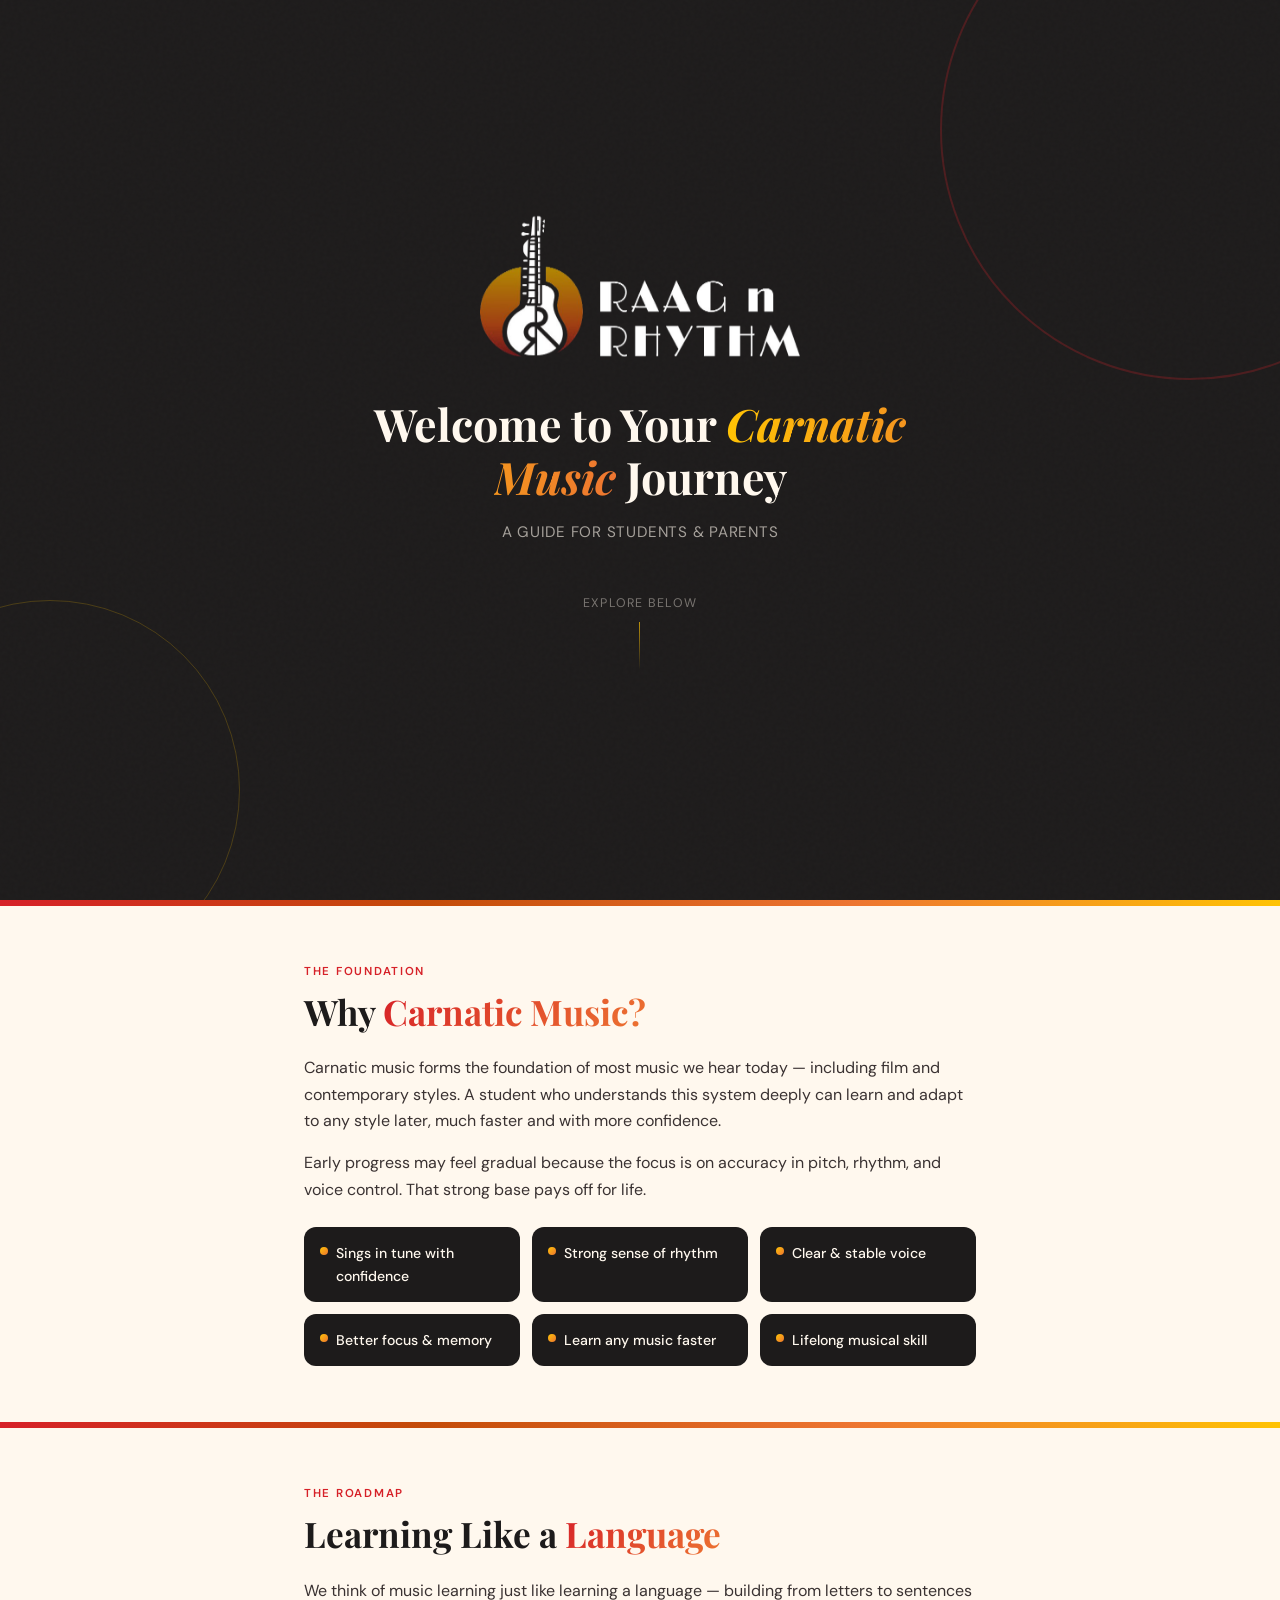
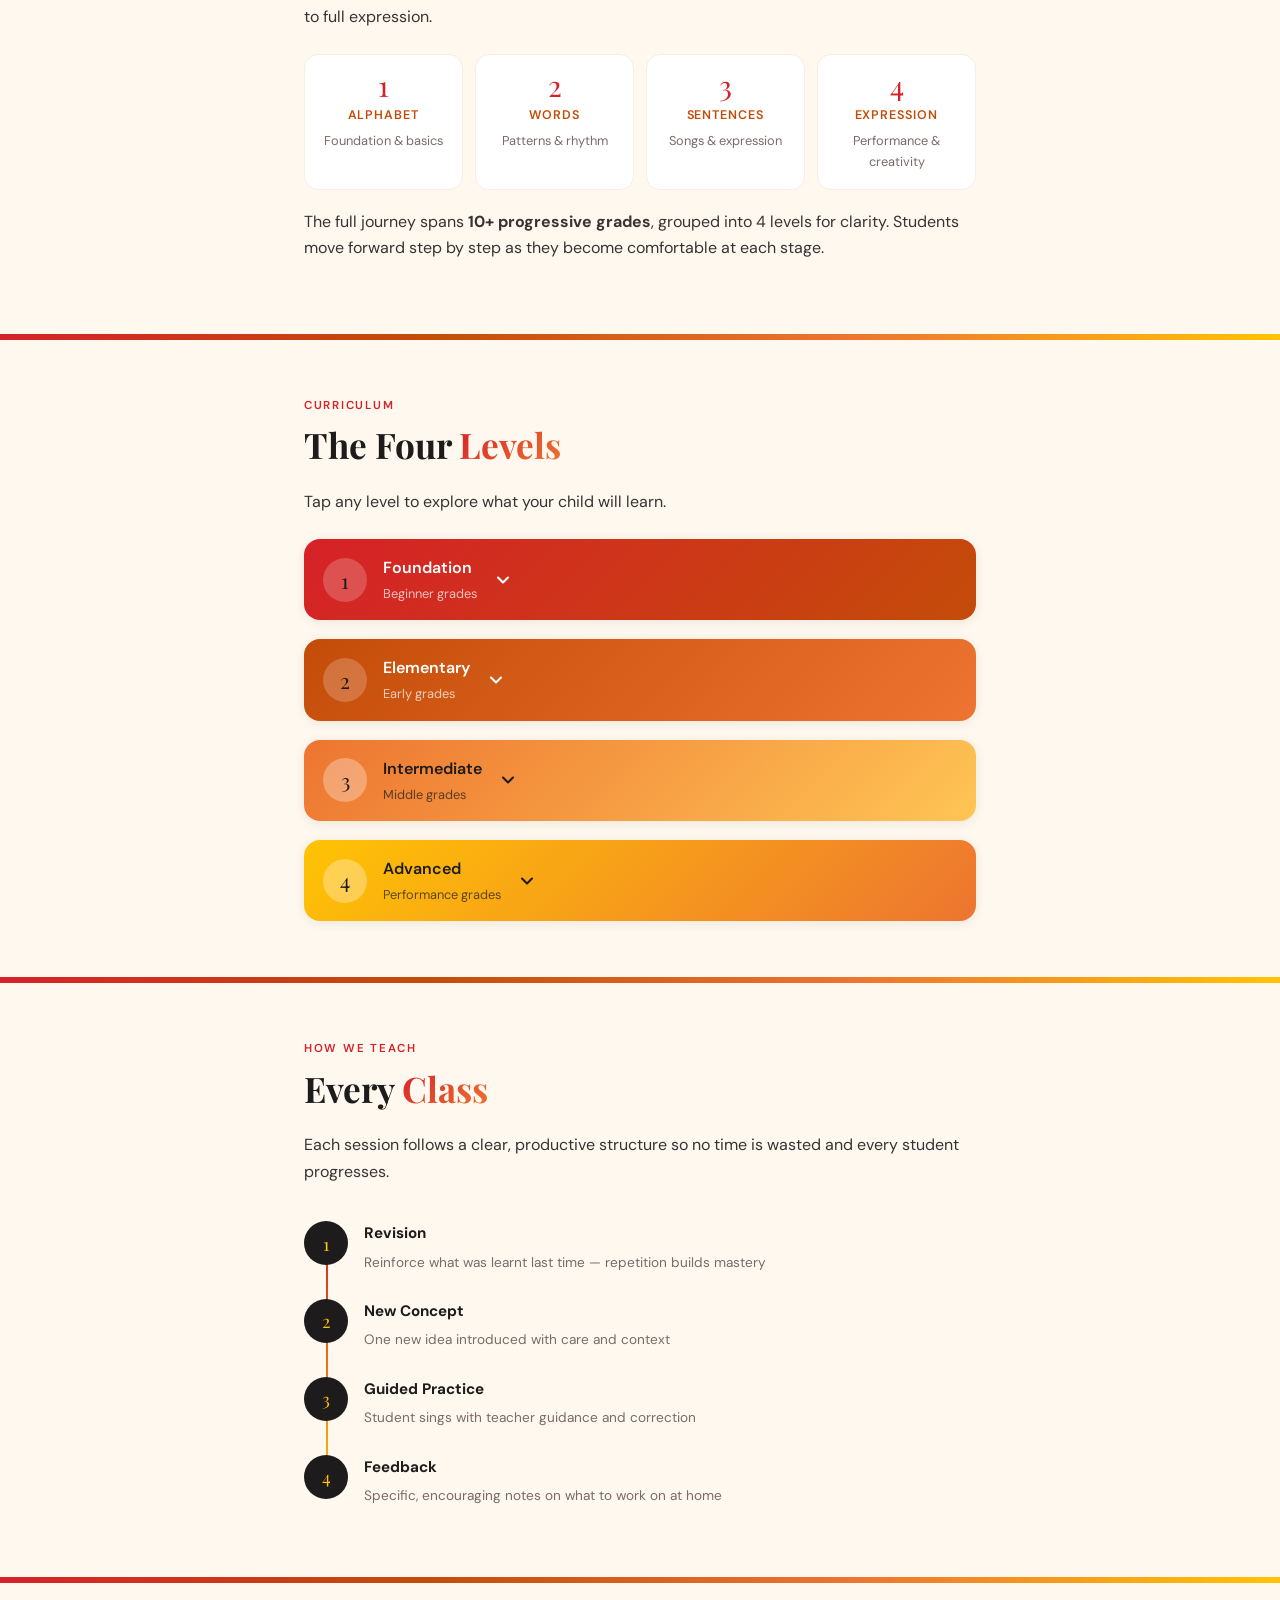
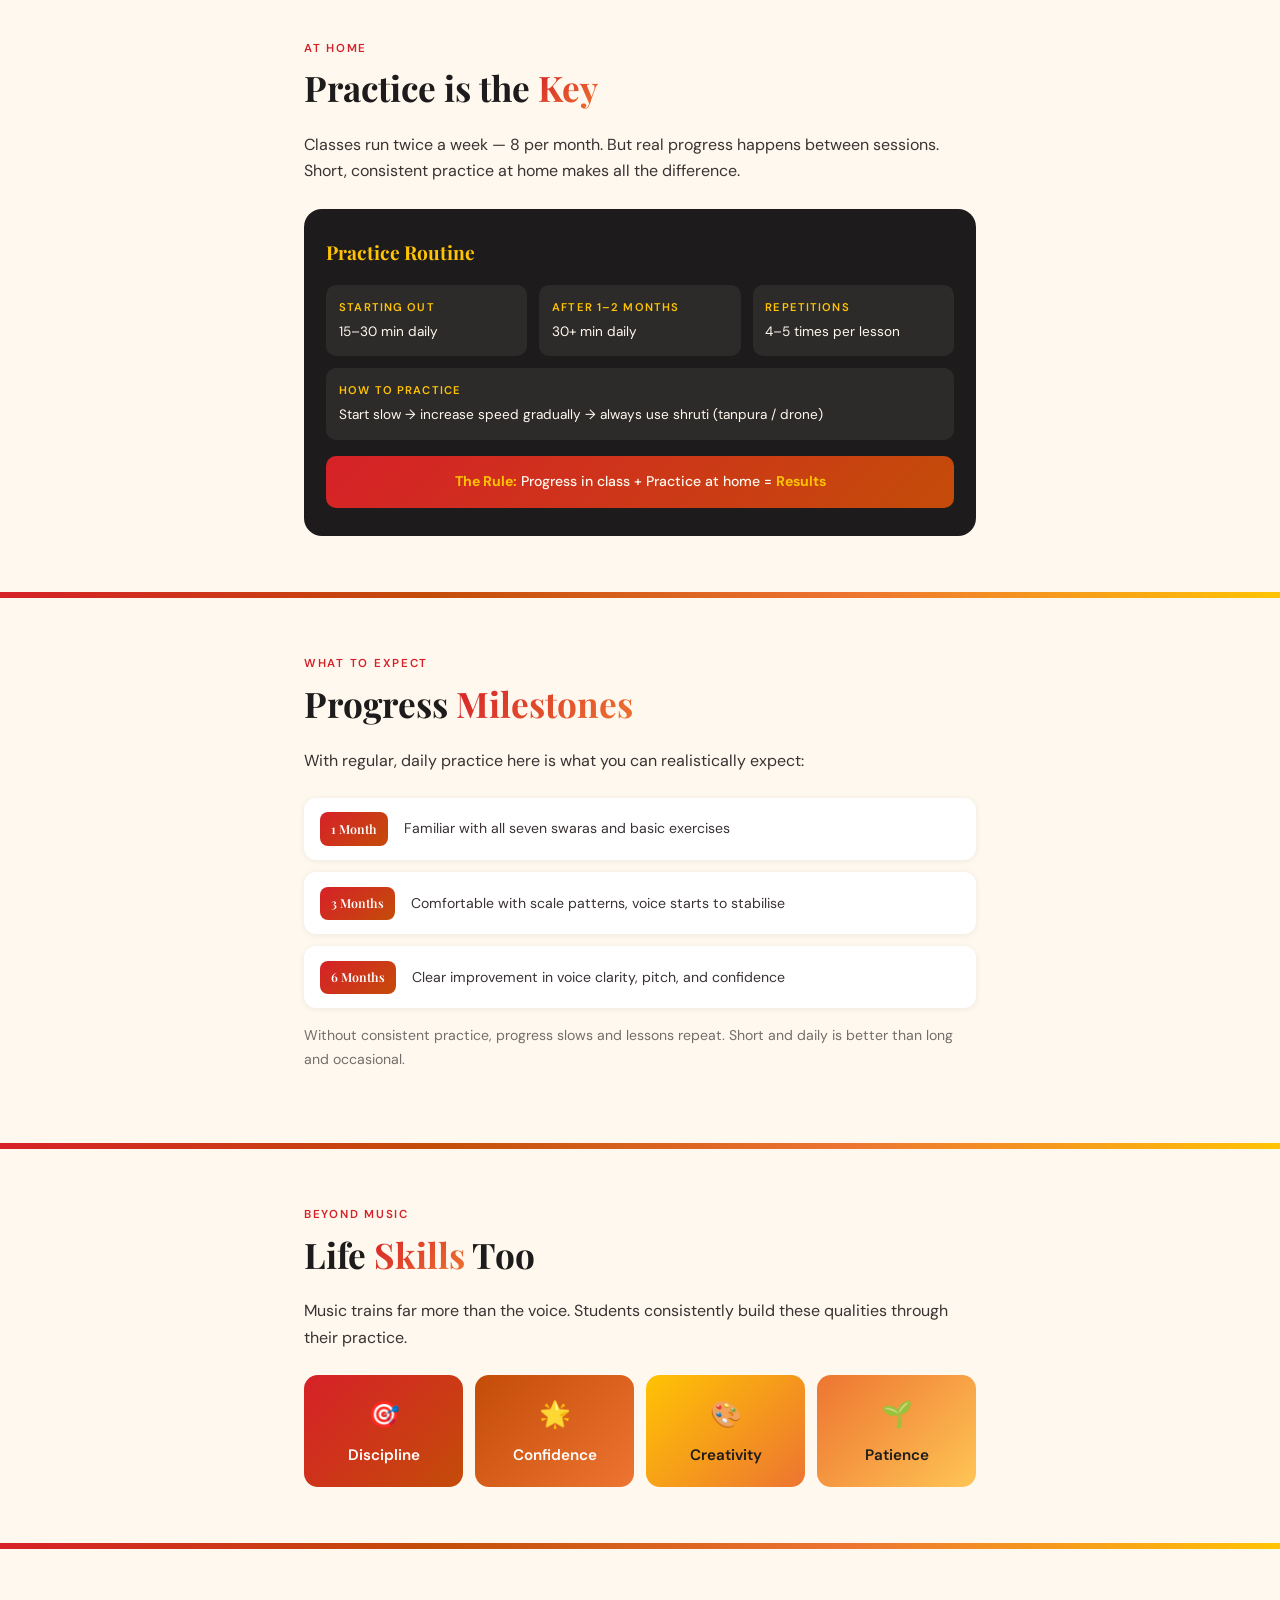
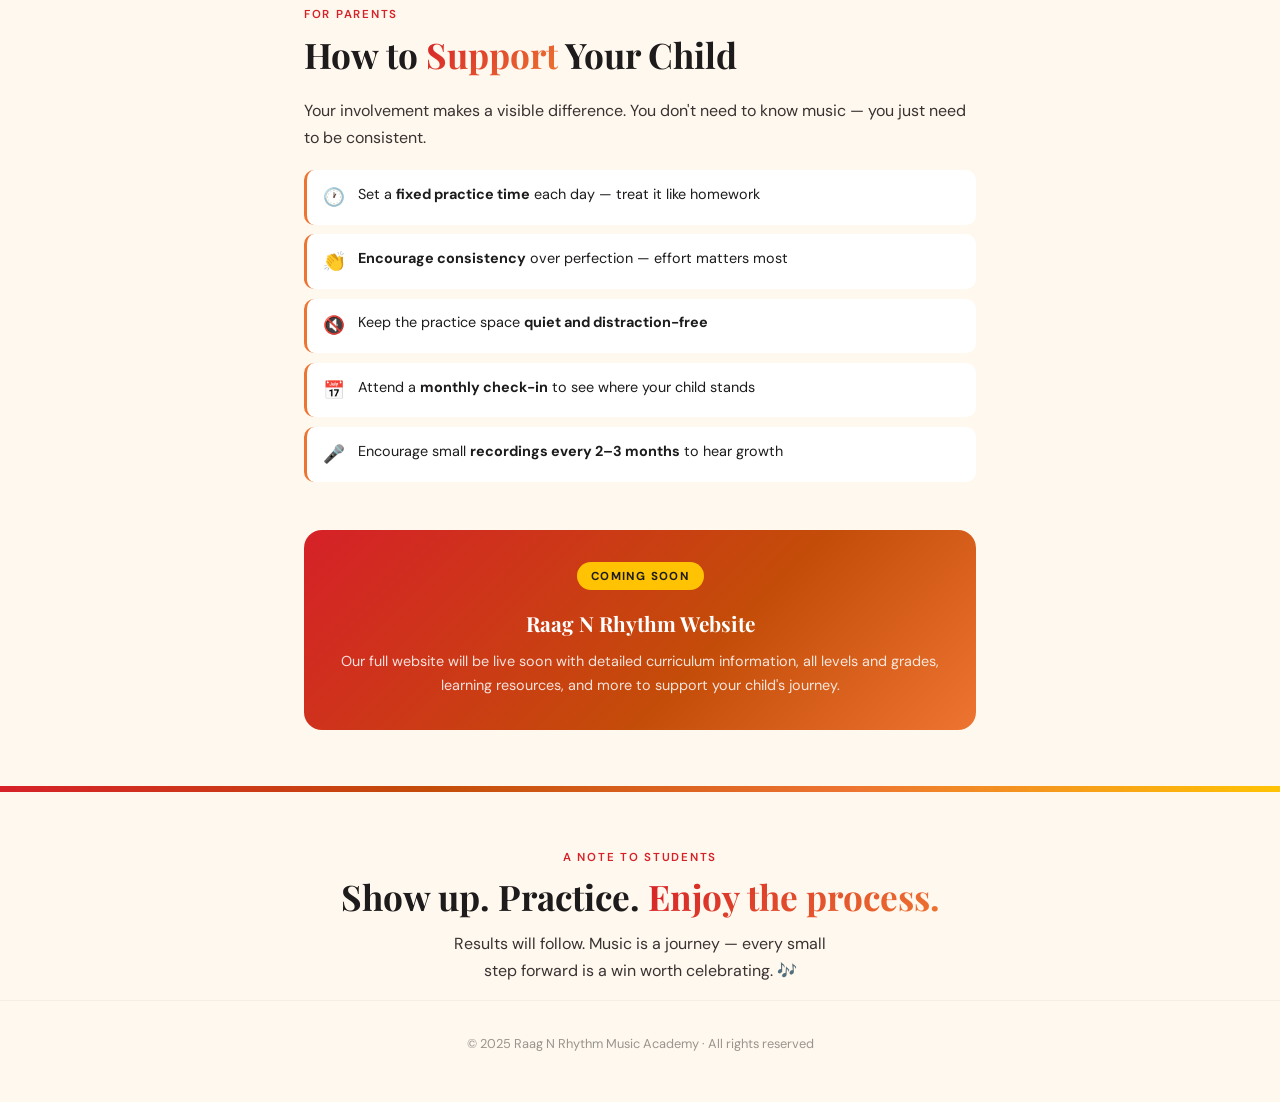
==== resource/index.html @ c7a9524a "Move resources to /resource/index.html for /resource URL" ====
<!DOCTYPE html>
<html lang="en">
<head>
<meta charset="UTF-8" />
<meta name="viewport" content="width=device-width, initial-scale=1.0" />
<title>Raag N Rhythm — Student & Parent Guide</title>
<link rel="preconnect" href="https://fonts.googleapis.com">
<link href="https://fonts.googleapis.com/css2?family=Playfair+Display:ital,wght@0,400;0,700;1,400&family=DM+Sans:wght@300;400;500;600&display=swap" rel="stylesheet">
<style>
  :root {
    --crimson:   #D62128;
    --deep-org:  #C44C09;
    --orange:    #ED7531;
    --gold:      #FFC304;
    --gold-lt:   #FFC555;
    --ink:       #1D1B1B;
    --cream:     #FFF8EE;
    --warm-grey: #F5EEE6;
  }

  *, *::before, *::after { box-sizing: border-box; margin: 0; padding: 0; }

  html { scroll-behavior: smooth; }

  body {
    font-family: 'DM Sans', sans-serif;
    background: var(--cream);
    color: var(--ink);
    font-size: 16px;
    line-height: 1.65;
    overflow-x: hidden;
  }

  /* ── HERO ── */
  .hero {
    background: var(--ink);
    min-height: 100svh;
    display: flex;
    flex-direction: column;
    align-items: center;
    justify-content: center;
    padding: 3rem 1.5rem 4rem;
    position: relative;
    overflow: hidden;
    text-align: center;
  }

  /* decorative mandala rings */
  .hero::before, .hero::after {
    content: '';
    position: absolute;
    border-radius: 50%;
    border: 1px solid rgba(255,195,4,.18);
    pointer-events: none;
  }
  .hero::before {
    width: 500px; height: 500px;
    top: -120px; right: -160px;
    border-width: 2px;
    border-color: rgba(214,33,40,.25);
  }
  .hero::after {
    width: 380px; height: 380px;
    bottom: -80px; left: -140px;
    border-color: rgba(255,195,4,.2);
  }

  /* subtle grain overlay */
  .hero-grain {
    position: absolute; inset: 0;
    background-image: url("data:image/svg+xml,%3Csvg viewBox='0 0 256 256' xmlns='http://www.w3.org/2000/svg'%3E%3Cfilter id='noise'%3E%3CfeTurbulence type='fractalNoise' baseFrequency='0.9' numOctaves='4' stitchTiles='stitch'/%3E%3C/filter%3E%3Crect width='100%25' height='100%25' filter='url(%23noise)' opacity='0.04'/%3E%3C/svg%3E");
    pointer-events: none;
    opacity: .5;
  }

  .logo-wrap {
    position: relative; z-index: 2;
    width: min(320px, 82vw);
    margin-bottom: 2.5rem;
    animation: fadeDown .9s ease both;
  }
  .logo-wrap svg { width: 100%; height: auto; }

  .hero-tagline {
    position: relative; z-index: 2;
    font-family: 'Playfair Display', serif;
    font-size: clamp(1.6rem, 6vw, 2.8rem);
    color: var(--cream);
    line-height: 1.2;
    max-width: 20ch;
    animation: fadeUp .9s .2s ease both;
  }
  .hero-tagline em {
    font-style: italic;
    background: linear-gradient(90deg, var(--gold), var(--orange));
    -webkit-background-clip: text;
    -webkit-text-fill-color: transparent;
    background-clip: text;
  }

  .hero-sub {
    position: relative; z-index: 2;
    margin-top: 1rem;
    color: rgba(255,248,238,.6);
    font-size: .95rem;
    letter-spacing: .05em;
    text-transform: uppercase;
    animation: fadeUp .9s .35s ease both;
  }

  .scroll-cue {
    position: relative; z-index: 2;
    margin-top: 3rem;
    display: flex; flex-direction: column; align-items: center; gap: .5rem;
    color: rgba(255,248,238,.4);
    font-size: .78rem;
    letter-spacing: .1em;
    text-transform: uppercase;
    animation: fadeUp .9s .5s ease both;
  }
  .scroll-cue span {
    width: 1px; height: 48px;
    background: linear-gradient(to bottom, rgba(255,195,4,.7), transparent);
    display: block;
    animation: lineGrow 1.6s 1s ease-in-out infinite alternate;
  }

  /* ── DIVIDER BAND ── */
  .band {
    height: 6px;
    background: linear-gradient(90deg, var(--crimson), var(--deep-org), var(--orange), var(--gold));
  }

  /* ── SECTIONS ── */
  .section {
    padding: 3.5rem 1.5rem;
    max-width: 720px;
    margin: 0 auto;
  }

  .section-label {
    font-size: .72rem;
    letter-spacing: .15em;
    text-transform: uppercase;
    color: var(--crimson);
    font-weight: 600;
    margin-bottom: .6rem;
  }

  .section-title {
    font-family: 'Playfair Display', serif;
    font-size: clamp(1.6rem, 5vw, 2.2rem);
    line-height: 1.2;
    margin-bottom: 1.4rem;
    color: var(--ink);
  }

  .section-title span {
    background: linear-gradient(135deg, var(--crimson), var(--orange));
    -webkit-background-clip: text;
    -webkit-text-fill-color: transparent;
    background-clip: text;
  }

  .prose {
    font-size: 1rem;
    color: #3a3232;
    margin-bottom: 1rem;
  }

  /* ── WHY CARNATIC — benefit pills ── */
  .benefit-grid {
    display: grid;
    grid-template-columns: 1fr 1fr;
    gap: .75rem;
    margin-top: 1.5rem;
  }

  .benefit-pill {
    background: var(--ink);
    color: var(--cream);
    border-radius: 12px;
    padding: .9rem 1rem;
    font-size: .88rem;
    font-weight: 500;
    display: flex; align-items: flex-start; gap: .5rem;
    transition: transform .2s;
  }
  .benefit-pill:hover { transform: translateY(-2px); }
  .benefit-pill .pip {
    width: 8px; height: 8px; border-radius: 50%; flex-shrink: 0; margin-top: 5px;
    background: linear-gradient(135deg, var(--gold), var(--orange));
  }

  /* ── LANGUAGE ANALOGY ── */
  .analogy-row {
    display: flex;
    gap: .75rem;
    flex-wrap: wrap;
    margin-top: 1.5rem;
  }
  .analogy-card {
    flex: 1; min-width: 120px;
    border: 1.5px solid var(--warm-grey);
    border-radius: 14px;
    padding: 1rem .9rem;
    text-align: center;
    background: #fff;
  }
  .analogy-card .num {
    font-family: 'Playfair Display', serif;
    font-size: 1.8rem;
    color: var(--crimson);
    line-height: 1;
  }
  .analogy-card .word {
    font-size: .78rem;
    color: var(--deep-org);
    font-weight: 600;
    letter-spacing: .08em;
    text-transform: uppercase;
    margin-top: .3rem;
  }
  .analogy-card .desc {
    font-size: .8rem;
    color: #7a6a6a;
    margin-top: .3rem;
  }

  /* ── LEVEL CARDS ── */
  .levels-stack {
    display: flex; flex-direction: column; gap: 1rem;
    margin-top: 1.5rem;
  }

  .level-card {
    border-radius: 16px;
    overflow: hidden;
    box-shadow: 0 2px 12px rgba(29,27,27,.08);
  }

  .level-header {
    display: flex; align-items: center; gap: 1rem;
    padding: 1rem 1.2rem;
    cursor: pointer;
    user-select: none;
  }

  .level-badge {
    width: 44px; height: 44px; border-radius: 50%;
    display: flex; align-items: center; justify-content: center;
    font-family: 'Playfair Display', serif;
    font-size: 1.3rem;
    color: var(--ink);
    flex-shrink: 0;
  }

  .level-title {
    flex: 1;
    font-weight: 600;
    font-size: 1rem;
  }
  .level-sub { font-size: .8rem; opacity: .7; margin-top: .1rem; }

  .chevron {
    width: 20px; height: 20px; color: currentColor;
    transition: transform .3s;
    flex-shrink: 0;
  }
  .level-card.open .chevron { transform: rotate(180deg); }

  .level-body {
    max-height: 0; overflow: hidden;
    transition: max-height .4s ease;
    background: #fff;
  }
  .level-card.open .level-body { max-height: 600px; }

  .level-body-inner {
    padding: 1rem 1.2rem 1.4rem;
    border-top: 1px solid rgba(0,0,0,.06);
  }

  .tag-cloud { display: flex; flex-wrap: wrap; gap: .4rem; margin-bottom: .9rem; }
  .tag {
    font-size: .78rem; font-weight: 500;
    padding: .3rem .75rem;
    border-radius: 99px;
    background: var(--warm-grey);
    color: var(--ink);
  }

  .outcomes-title { font-size: .75rem; letter-spacing: .1em; text-transform: uppercase; color: var(--crimson); font-weight: 600; margin-bottom: .4rem; }
  .outcomes-list { list-style: none; }
  .outcomes-list li { font-size: .88rem; color: #3a3232; padding: .2rem 0 .2rem 1.2rem; position: relative; }
  .outcomes-list li::before { content: '✓'; position: absolute; left: 0; color: var(--deep-org); font-weight: 700; }

  /* level colors */
  .lv1 .level-header { background: linear-gradient(135deg, #D62128, #C44C09); color: #fff; }
  .lv1 .level-badge { background: rgba(255,255,255,.2); }
  .lv2 .level-header { background: linear-gradient(135deg, #C44C09, #ED7531); color: #fff; }
  .lv2 .level-badge { background: rgba(255,255,255,.2); }
  .lv3 .level-header { background: linear-gradient(135deg, #ED7531, #FFC555); color: var(--ink); }
  .lv3 .level-badge { background: rgba(255,255,255,.3); }
  .lv4 .level-header { background: linear-gradient(135deg, #FFC304, #ED7531); color: var(--ink); }
  .lv4 .level-badge { background: rgba(255,255,255,.3); }

  /* ── CLASS STRUCTURE ── */
  .class-steps {
    display: flex; flex-direction: column; gap: 0;
    margin-top: 1.5rem;
    position: relative;
  }
  .class-steps::before {
    content: ''; position: absolute;
    left: 22px; top: 24px; bottom: 24px;
    width: 2px;
    background: linear-gradient(to bottom, var(--crimson), var(--gold));
  }

  .class-step {
    display: flex; gap: 1rem; align-items: flex-start;
    padding: .75rem 0;
  }
  .step-num {
    width: 44px; height: 44px; border-radius: 50%;
    flex-shrink: 0;
    background: var(--ink);
    color: var(--gold);
    font-family: 'Playfair Display', serif;
    font-size: 1.1rem;
    display: flex; align-items: center; justify-content: center;
    position: relative; z-index: 1;
  }
  .step-text strong { display: block; font-size: .95rem; margin-bottom: .15rem; }
  .step-text span { font-size: .85rem; color: #7a6a6a; }

  /* ── PRACTICE BLOCK ── */
  .practice-card {
    background: var(--ink);
    border-radius: 18px;
    color: var(--cream);
    padding: 1.8rem 1.4rem;
    margin-top: 1.5rem;
  }
  .practice-card h3 {
    font-family: 'Playfair Display', serif;
    font-size: 1.2rem;
    color: var(--gold);
    margin-bottom: 1rem;
  }
  .practice-rule {
    background: linear-gradient(135deg, var(--crimson), var(--deep-org));
    border-radius: 10px;
    padding: .9rem 1rem;
    font-size: .88rem;
    margin-top: 1rem;
    text-align: center;
    font-weight: 500;
  }
  .practice-rule strong { color: var(--gold); }

  .practice-grid {
    display: grid; grid-template-columns: 1fr 1fr; gap: .75rem;
    margin-bottom: .75rem;
  }
  .prac-item {
    background: rgba(255,248,238,.07);
    border-radius: 10px;
    padding: .8rem;
    font-size: .85rem;
  }
  .prac-item .pi-label { font-size: .7rem; letter-spacing: .1em; text-transform: uppercase; color: var(--gold); font-weight: 600; margin-bottom: .3rem; }

  /* ── TIMELINE ── */
  .timeline {
    display: flex; flex-direction: column; gap: .75rem;
    margin-top: 1.5rem;
  }
  .tl-row {
    display: flex; gap: 1rem; align-items: center;
    background: #fff;
    border-radius: 12px;
    padding: .9rem 1rem;
    box-shadow: 0 1px 6px rgba(29,27,27,.07);
  }
  .tl-badge {
    background: linear-gradient(135deg, var(--crimson), var(--deep-org));
    color: #fff;
    border-radius: 8px;
    padding: .4rem .7rem;
    font-size: .78rem;
    font-weight: 600;
    white-space: nowrap;
    flex-shrink: 0;
    font-family: 'Playfair Display', serif;
  }
  .tl-text { font-size: .88rem; color: #3a3232; }

  /* ── LIFE SKILLS ── */
  .skills-grid {
    display: grid; grid-template-columns: 1fr 1fr; gap: .75rem;
    margin-top: 1.5rem;
  }
  .skill-tile {
    border-radius: 14px;
    padding: 1.2rem 1rem;
    text-align: center;
    font-weight: 600;
    font-size: .95rem;
  }
  .sk1 { background: linear-gradient(135deg, #D62128, #C44C09); color: #fff; }
  .sk2 { background: linear-gradient(135deg, #C44C09, #ED7531); color: #fff; }
  .sk3 { background: linear-gradient(135deg, #FFC304, #ED7531); color: var(--ink); }
  .sk4 { background: linear-gradient(135deg, #ED7531, #FFC555); color: var(--ink); }
  .skill-icon { font-size: 1.6rem; margin-bottom: .4rem; display: block; }

  /* ── PARENTS SECTION ── */
  .tips-list {
    display: flex; flex-direction: column; gap: .6rem;
    margin-top: 1.2rem;
  }
  .tip-row {
    display: flex; align-items: flex-start; gap: .8rem;
    background: #fff;
    border-radius: 10px;
    padding: .8rem 1rem;
    font-size: .9rem;
    border-left: 3px solid var(--orange);
  }
  .tip-row .tip-icon { font-size: 1.1rem; flex-shrink: 0; }

  /* ── COMING SOON ── */
  .coming-card {
    background: linear-gradient(135deg, var(--crimson) 0%, var(--deep-org) 60%, var(--orange) 100%);
    border-radius: 18px;
    padding: 2rem 1.4rem;
    text-align: center;
    color: #fff;
    margin-top: 3rem;
  }
  .coming-card h3 { font-family: 'Playfair Display', serif; font-size: 1.3rem; margin-bottom: .6rem; }
  .coming-card p { font-size: .9rem; opacity: .85; }
  .coming-badge {
    display: inline-block;
    background: var(--gold);
    color: var(--ink);
    font-size: .72rem; font-weight: 700; letter-spacing: .12em; text-transform: uppercase;
    border-radius: 99px;
    padding: .3rem .9rem;
    margin-bottom: 1rem;
  }

  /* ── FOOTER ── */
  footer {
    text-align: center;
    padding: 2rem 1.5rem 3rem;
    font-size: .8rem;
    color: rgba(29,27,27,.45);
    border-top: 1px solid var(--warm-grey);
  }

  /* ── ANIMATIONS ── */
  @keyframes fadeDown { from { opacity:0; transform:translateY(-20px); } to { opacity:1; transform:translateY(0); } }
  @keyframes fadeUp   { from { opacity:0; transform:translateY(20px);  } to { opacity:1; transform:translateY(0); } }
  @keyframes lineGrow { from { transform:scaleY(.6); } to { transform:scaleY(1.1); } }

  /* fade-in-on-scroll polyfill with JS below */
  .reveal { opacity: 0; transform: translateY(24px); transition: opacity .6s ease, transform .6s ease; }
  .reveal.visible { opacity: 1; transform: translateY(0); }

  /* ── DESKTOP TWEAKS ── */
  @media (min-width: 640px) {
    .benefit-grid { grid-template-columns: 1fr 1fr 1fr; }
    .levels-stack { gap: 1.2rem; }
    .practice-grid { grid-template-columns: repeat(3, 1fr); }
    .skills-grid { grid-template-columns: repeat(4, 1fr); }
  }
</style>
</head>
<body>

<!-- ═══ HERO ═══ -->
<section class="hero">
  <div class="hero-grain"></div>

  <div class="logo-wrap">
    <img src="[data-uri]" alt="Raag N Rhythm Logo" style="width:100%;height:auto;display:block;" />
  </div>

  <h1 class="hero-tagline">Welcome to Your <em>Carnatic Music</em> Journey</h1>
  <p class="hero-sub">A guide for students &amp; parents</p>

  <div class="scroll-cue">
    <p>Explore below</p>
    <span></span>
  </div>
</section>

<div class="band"></div>

<!-- ═══ WHY CARNATIC ═══ -->
<section class="section reveal">
  <p class="section-label">The Foundation</p>
  <h2 class="section-title">Why <span>Carnatic Music?</span></h2>
  <p class="prose">Carnatic music forms the foundation of most music we hear today — including film and contemporary styles. A student who understands this system deeply can learn and adapt to any style later, much faster and with more confidence.</p>
  <p class="prose">Early progress may feel gradual because the focus is on accuracy in pitch, rhythm, and voice control. That strong base pays off for life.</p>
  <div class="benefit-grid">
    <div class="benefit-pill"><span class="pip"></span>Sings in tune with confidence</div>
    <div class="benefit-pill"><span class="pip"></span>Strong sense of rhythm</div>
    <div class="benefit-pill"><span class="pip"></span>Clear &amp; stable voice</div>
    <div class="benefit-pill"><span class="pip"></span>Better focus &amp; memory</div>
    <div class="benefit-pill"><span class="pip"></span>Learn any music faster</div>
    <div class="benefit-pill"><span class="pip"></span>Lifelong musical skill</div>
  </div>
</section>

<div class="band"></div>

<!-- ═══ JOURNEY STRUCTURE ═══ -->
<section class="section reveal">
  <p class="section-label">The Roadmap</p>
  <h2 class="section-title">Learning Like a <span>Language</span></h2>
  <p class="prose">We think of music learning just like learning a language — building from letters to sentences to full expression.</p>
  <div class="analogy-row">
    <div class="analogy-card">
      <div class="num">1</div>
      <div class="word">Alphabet</div>
      <div class="desc">Foundation &amp; basics</div>
    </div>
    <div class="analogy-card">
      <div class="num">2</div>
      <div class="word">Words</div>
      <div class="desc">Patterns &amp; rhythm</div>
    </div>
    <div class="analogy-card">
      <div class="num">3</div>
      <div class="word">Sentences</div>
      <div class="desc">Songs &amp; expression</div>
    </div>
    <div class="analogy-card">
      <div class="num">4</div>
      <div class="word">Expression</div>
      <div class="desc">Performance &amp; creativity</div>
    </div>
  </div>
  <p class="prose" style="margin-top:1.2rem;">The full journey spans <strong>10+ progressive grades</strong>, grouped into 4 levels for clarity. Students move forward step by step as they become comfortable at each stage.</p>
</section>

<div class="band"></div>

<!-- ═══ LEVELS ═══ -->
<section class="section reveal">
  <p class="section-label">Curriculum</p>
  <h2 class="section-title">The Four <span>Levels</span></h2>
  <p class="prose">Tap any level to explore what your child will learn.</p>

  <div class="levels-stack">

    <!-- LEVEL 1 -->
    <div class="level-card lv1" onclick="toggle(this)">
      <div class="level-header">
        <div class="level-badge">1</div>
        <div>
          <div class="level-title">Foundation</div>
          <div class="level-sub">Beginner grades</div>
        </div>
        <svg class="chevron" viewBox="0 0 24 24" fill="none" stroke="currentColor" stroke-width="2.5" stroke-linecap="round" stroke-linejoin="round"><polyline points="6 9 12 15 18 9"/></svg>
      </div>
      <div class="level-body">
        <div class="level-body-inner">
          <div class="tag-cloud">
            <span class="tag">Swaras (Sa Ri Ga Ma Pa Da Ni)</span>
            <span class="tag">Sarali Varisai</span>
            <span class="tag">Madhya Sthayi</span>
            <span class="tag">Mandra Sthayi</span>
            <span class="tag">Taara Sthayi</span>
            <span class="tag">Voice Culture</span>
            <span class="tag">Talam Basics</span>
          </div>
          <div class="outcomes-title">Outcomes</div>
          <ul class="outcomes-list">
            <li>Sing basic patterns with confidence</li>
            <li>Improved focus and listening</li>
            <li>Strong base for all future learning</li>
          </ul>
        </div>
      </div>
    </div>

    <!-- LEVEL 2 -->
    <div class="level-card lv2" onclick="toggle(this)">
      <div class="level-header">
        <div class="level-badge">2</div>
        <div>
          <div class="level-title">Elementary</div>
          <div class="level-sub">Early grades</div>
        </div>
        <svg class="chevron" viewBox="0 0 24 24" fill="none" stroke="currentColor" stroke-width="2.5" stroke-linecap="round" stroke-linejoin="round"><polyline points="6 9 12 15 18 9"/></svg>
      </div>
      <div class="level-body">
        <div class="level-body-inner">
          <div class="tag-cloud">
            <span class="tag">Janta Varisai</span>
            <span class="tag">Daatu Varisai</span>
            <span class="tag">Alankaras</span>
            <span class="tag">Introduction to Ragas</span>
          </div>
          <div class="outcomes-title">Outcomes</div>
          <ul class="outcomes-list">
            <li>Better rhythm and timing</li>
            <li>Stronger voice control</li>
            <li>Early understanding of musical structure</li>
          </ul>
        </div>
      </div>
    </div>

    <!-- LEVEL 3 -->
    <div class="level-card lv3" onclick="toggle(this)">
      <div class="level-header">
        <div class="level-badge">3</div>
        <div>
          <div class="level-title">Intermediate</div>
          <div class="level-sub">Middle grades</div>
        </div>
        <svg class="chevron" viewBox="0 0 24 24" fill="none" stroke="currentColor" stroke-width="2.5" stroke-linecap="round" stroke-linejoin="round"><polyline points="6 9 12 15 18 9"/></svg>
      </div>
      <div class="level-body">
        <div class="level-body-inner">
          <div class="tag-cloud">
            <span class="tag">Geethams</span>
            <span class="tag">Swarajatis</span>
            <span class="tag">Gamakas (Ornamentation)</span>
          </div>
          <div class="outcomes-title">Outcomes</div>
          <ul class="outcomes-list">
            <li>Sing simple compositions end-to-end</li>
            <li>Development of musical expression</li>
            <li>Increased confidence on stage</li>
          </ul>
        </div>
      </div>
    </div>

    <!-- LEVEL 4 -->
    <div class="level-card lv4" onclick="toggle(this)">
      <div class="level-header">
        <div class="level-badge">4</div>
        <div>
          <div class="level-title">Advanced</div>
          <div class="level-sub">Performance grades</div>
        </div>
        <svg class="chevron" viewBox="0 0 24 24" fill="none" stroke="currentColor" stroke-width="2.5" stroke-linecap="round" stroke-linejoin="round"><polyline points="6 9 12 15 18 9"/></svg>
      </div>
      <div class="level-body">
        <div class="level-body-inner">
          <div class="tag-cloud">
            <span class="tag">Varnams</span>
            <span class="tag">Kritis</span>
            <span class="tag">Basic Improvisation</span>
          </div>
          <div class="outcomes-title">Outcomes</div>
          <ul class="outcomes-list">
            <li>Performance readiness</li>
            <li>Deeper understanding of music</li>
            <li>Creative expression and improvisation</li>
          </ul>
        </div>
      </div>
    </div>

  </div>
</section>

<div class="band"></div>

<!-- ═══ CLASS STRUCTURE ═══ -->
<section class="section reveal">
  <p class="section-label">How We Teach</p>
  <h2 class="section-title">Every <span>Class</span></h2>
  <p class="prose">Each session follows a clear, productive structure so no time is wasted and every student progresses.</p>
  <div class="class-steps">
    <div class="class-step">
      <div class="step-num">1</div>
      <div class="step-text">
        <strong>Revision</strong>
        <span>Reinforce what was learnt last time — repetition builds mastery</span>
      </div>
    </div>
    <div class="class-step">
      <div class="step-num">2</div>
      <div class="step-text">
        <strong>New Concept</strong>
        <span>One new idea introduced with care and context</span>
      </div>
    </div>
    <div class="class-step">
      <div class="step-num">3</div>
      <div class="step-text">
        <strong>Guided Practice</strong>
        <span>Student sings with teacher guidance and correction</span>
      </div>
    </div>
    <div class="class-step">
      <div class="step-num">4</div>
      <div class="step-text">
        <strong>Feedback</strong>
        <span>Specific, encouraging notes on what to work on at home</span>
      </div>
    </div>
  </div>
</section>

<div class="band"></div>

<!-- ═══ PRACTICE ═══ -->
<section class="section reveal">
  <p class="section-label">At Home</p>
  <h2 class="section-title">Practice is the <span>Key</span></h2>
  <p class="prose">Classes run twice a week — 8 per month. But real progress happens between sessions. Short, consistent practice at home makes all the difference.</p>
  <div class="practice-card">
    <h3>Practice Routine</h3>
    <div class="practice-grid">
      <div class="prac-item">
        <div class="pi-label">Starting Out</div>
        15–30 min daily
      </div>
      <div class="prac-item">
        <div class="pi-label">After 1–2 months</div>
        30+ min daily
      </div>
      <div class="prac-item">
        <div class="pi-label">Repetitions</div>
        4–5 times per lesson
      </div>
    </div>
    <div class="prac-item" style="margin-bottom:.75rem; background:rgba(255,248,238,.07);">
      <div class="pi-label">How to Practice</div>
      Start slow → increase speed gradually → always use shruti (tanpura / drone)
    </div>
    <div class="practice-rule">
      <strong>The Rule:</strong> Progress in class + Practice at home = <strong>Results</strong>
    </div>
  </div>
</section>

<div class="band"></div>

<!-- ═══ TIMELINE ═══ -->
<section class="section reveal">
  <p class="section-label">What to Expect</p>
  <h2 class="section-title">Progress <span>Milestones</span></h2>
  <p class="prose">With regular, daily practice here is what you can realistically expect:</p>
  <div class="timeline">
    <div class="tl-row">
      <div class="tl-badge">1 Month</div>
      <div class="tl-text">Familiar with all seven swaras and basic exercises</div>
    </div>
    <div class="tl-row">
      <div class="tl-badge">3 Months</div>
      <div class="tl-text">Comfortable with scale patterns, voice starts to stabilise</div>
    </div>
    <div class="tl-row">
      <div class="tl-badge">6 Months</div>
      <div class="tl-text">Clear improvement in voice clarity, pitch, and confidence</div>
    </div>
  </div>
  <p class="prose" style="margin-top:1rem; font-size:.88rem; opacity:.7;">Without consistent practice, progress slows and lessons repeat. Short and daily is better than long and occasional.</p>
</section>

<div class="band"></div>

<!-- ═══ LIFE SKILLS ═══ -->
<section class="section reveal">
  <p class="section-label">Beyond Music</p>
  <h2 class="section-title">Life <span>Skills</span> Too</h2>
  <p class="prose">Music trains far more than the voice. Students consistently build these qualities through their practice.</p>
  <div class="skills-grid">
    <div class="skill-tile sk1"><span class="skill-icon">🎯</span>Discipline</div>
    <div class="skill-tile sk2"><span class="skill-icon">🌟</span>Confidence</div>
    <div class="skill-tile sk3"><span class="skill-icon">🎨</span>Creativity</div>
    <div class="skill-tile sk4"><span class="skill-icon">🌱</span>Patience</div>
  </div>
</section>

<div class="band"></div>

<!-- ═══ FOR PARENTS ═══ -->
<section class="section reveal">
  <p class="section-label">For Parents</p>
  <h2 class="section-title">How to <span>Support</span> Your Child</h2>
  <p class="prose">Your involvement makes a visible difference. You don't need to know music — you just need to be consistent.</p>
  <div class="tips-list">
    <div class="tip-row"><span class="tip-icon">🕐</span><span>Set a <strong>fixed practice time</strong> each day — treat it like homework</span></div>
    <div class="tip-row"><span class="tip-icon">👏</span><span><strong>Encourage consistency</strong> over perfection — effort matters most</span></div>
    <div class="tip-row"><span class="tip-icon">🔇</span><span>Keep the practice space <strong>quiet and distraction-free</strong></span></div>
    <div class="tip-row"><span class="tip-icon">📅</span><span>Attend a <strong>monthly check-in</strong> to see where your child stands</span></div>
    <div class="tip-row"><span class="tip-icon">🎤</span><span>Encourage small <strong>recordings every 2–3 months</strong> to hear growth</span></div>
  </div>

  <!-- Coming soon -->
  <div class="coming-card">
    <div class="coming-badge">Coming Soon</div>
    <h3>Raag N Rhythm Website</h3>
    <p>Our full website will be live soon with detailed curriculum information, all levels and grades, learning resources, and more to support your child's journey.</p>
  </div>
</section>

<div class="band"></div>

<!-- ═══ NOTE TO STUDENTS ═══ -->
<section class="section reveal" style="text-align:center; padding-bottom: 1rem;">
  <p class="section-label">A Note to Students</p>
  <h2 class="section-title" style="margin-bottom:.8rem;">Show up. Practice. <span>Enjoy the process.</span></h2>
  <p class="prose" style="max-width:36ch; margin: 0 auto;">Results will follow. Music is a journey — every small step forward is a win worth celebrating. 🎶</p>
</section>

<footer>
  <p>© 2025 Raag N Rhythm Music Academy · All rights reserved</p>
</footer>

<script>
  function toggle(card) {
    card.classList.toggle('open');
  }

  // Scroll reveal
  const reveals = document.querySelectorAll('.reveal');
  const observer = new IntersectionObserver((entries) => {
    entries.forEach(e => {
      if (e.isIntersecting) {
        e.target.classList.add('visible');
        observer.unobserve(e.target);
      }
    });
  }, { threshold: 0.12 });
  reveals.forEach(r => observer.observe(r));
</script>
</body>
</html>
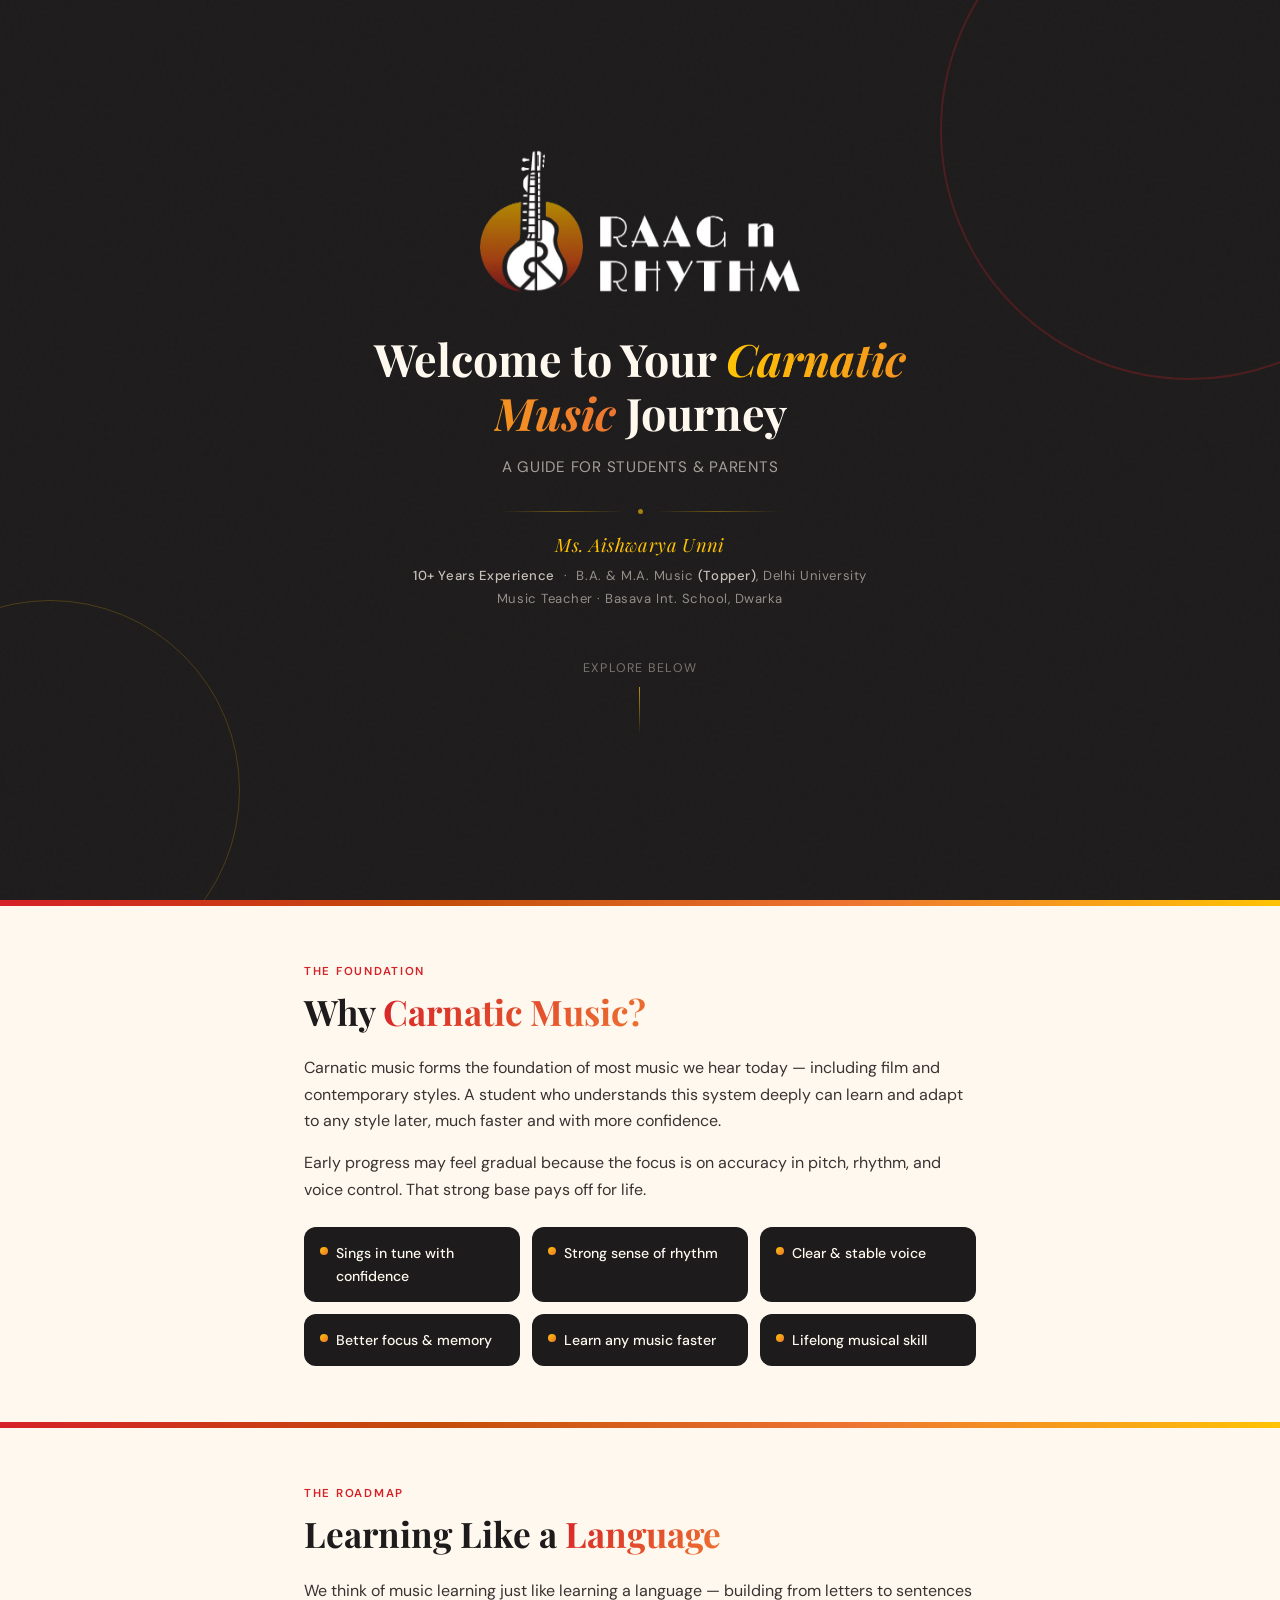
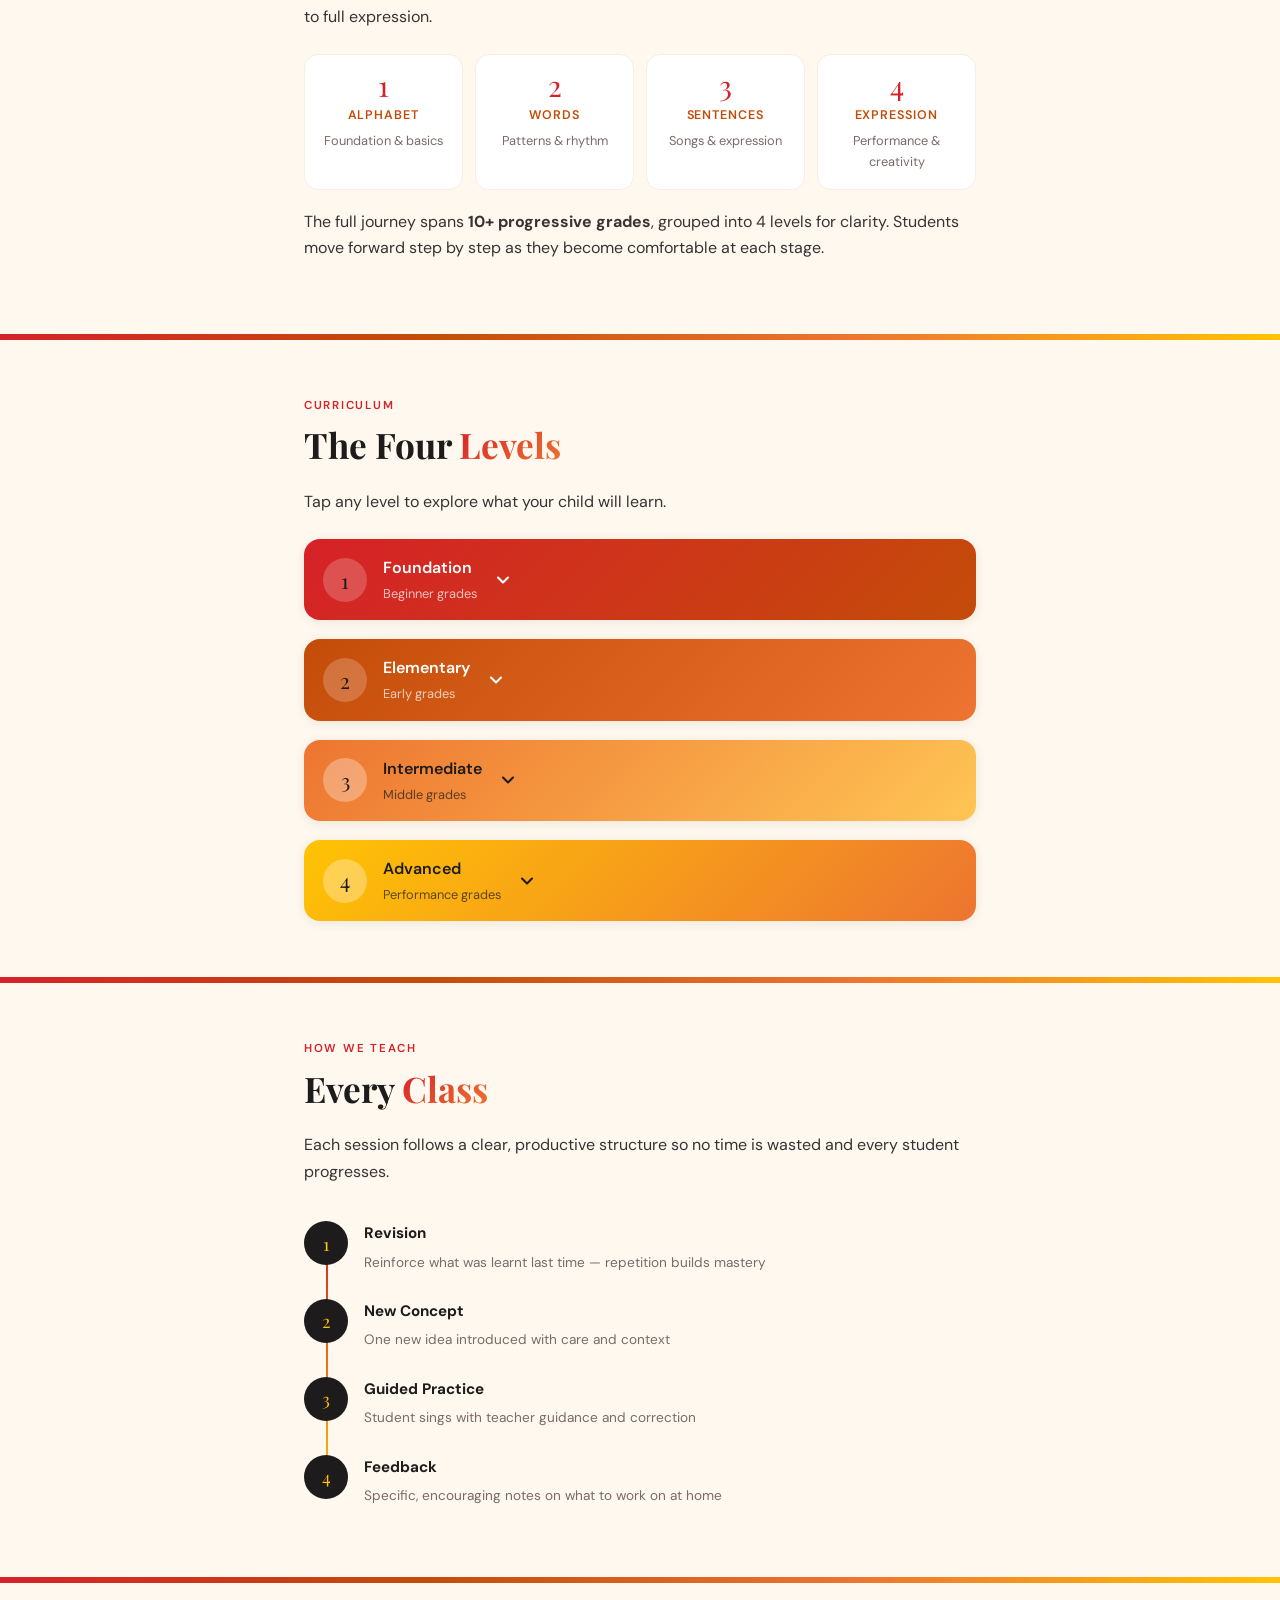
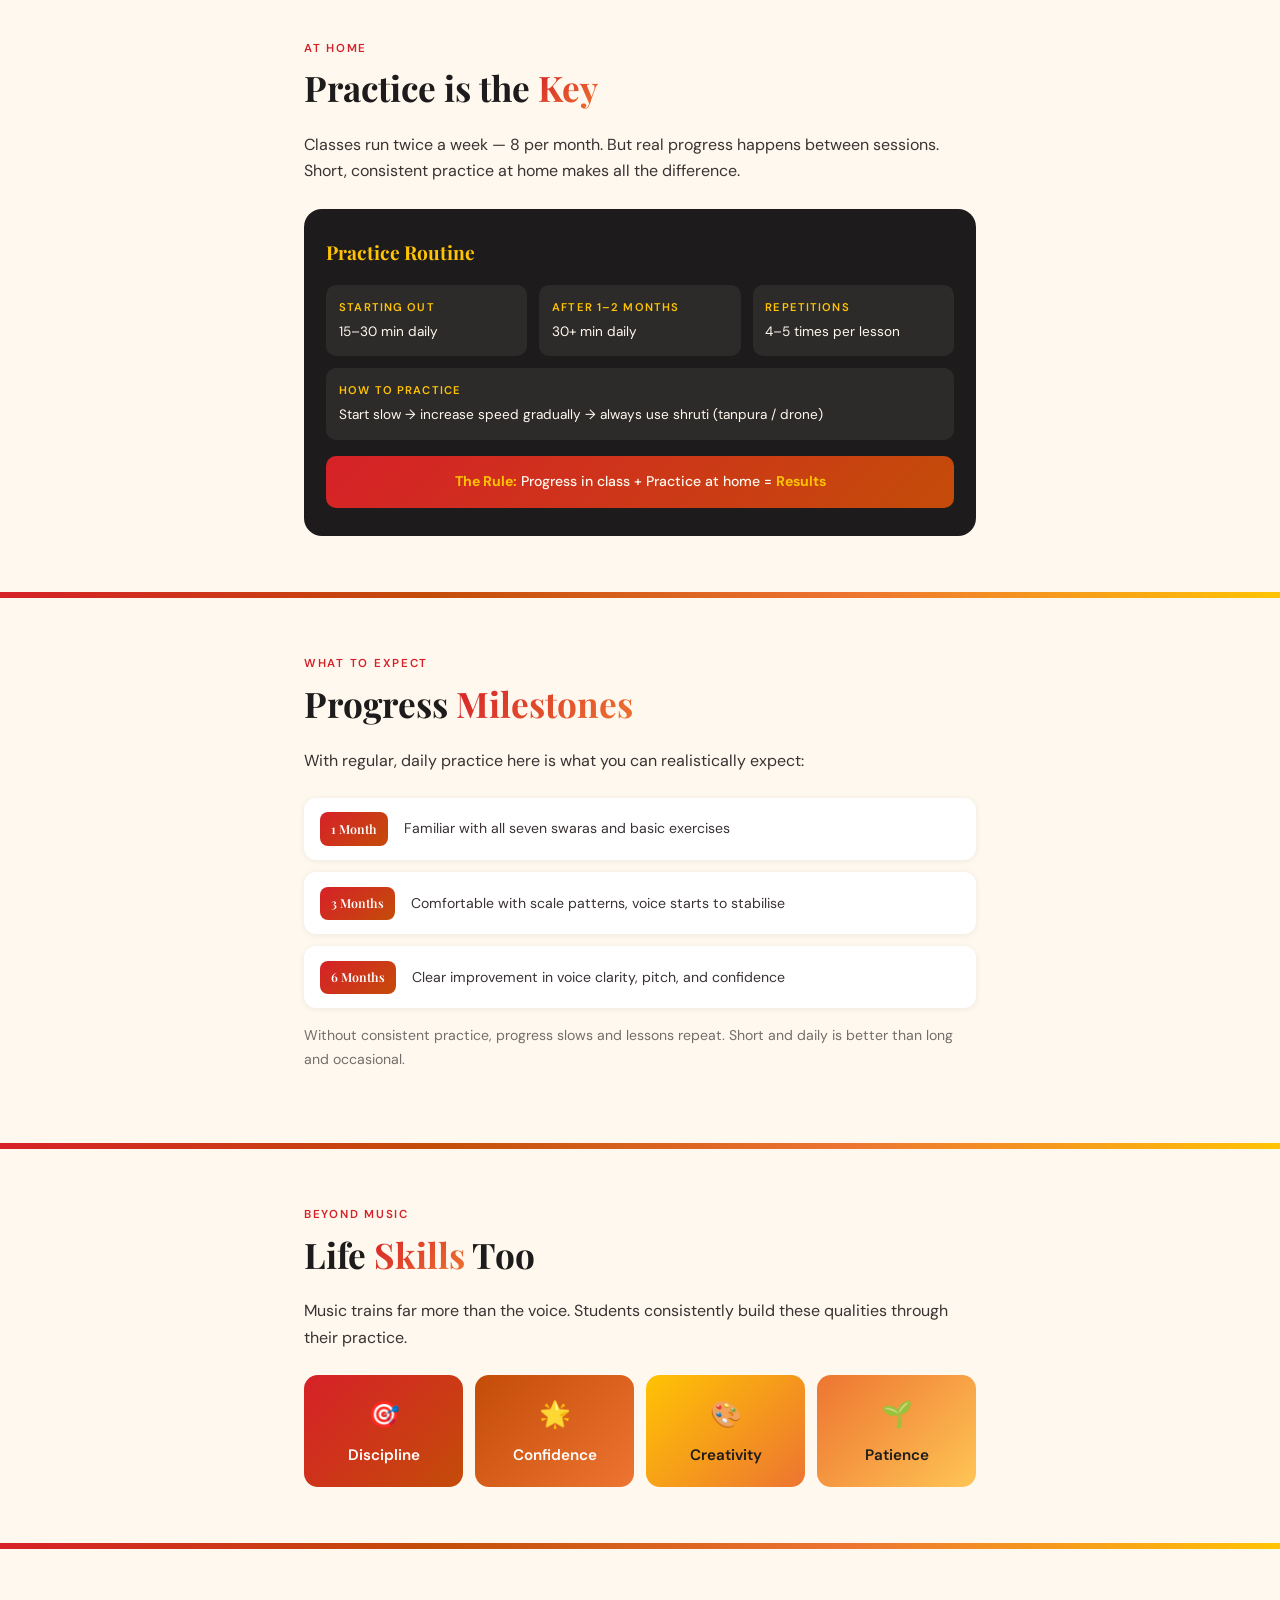
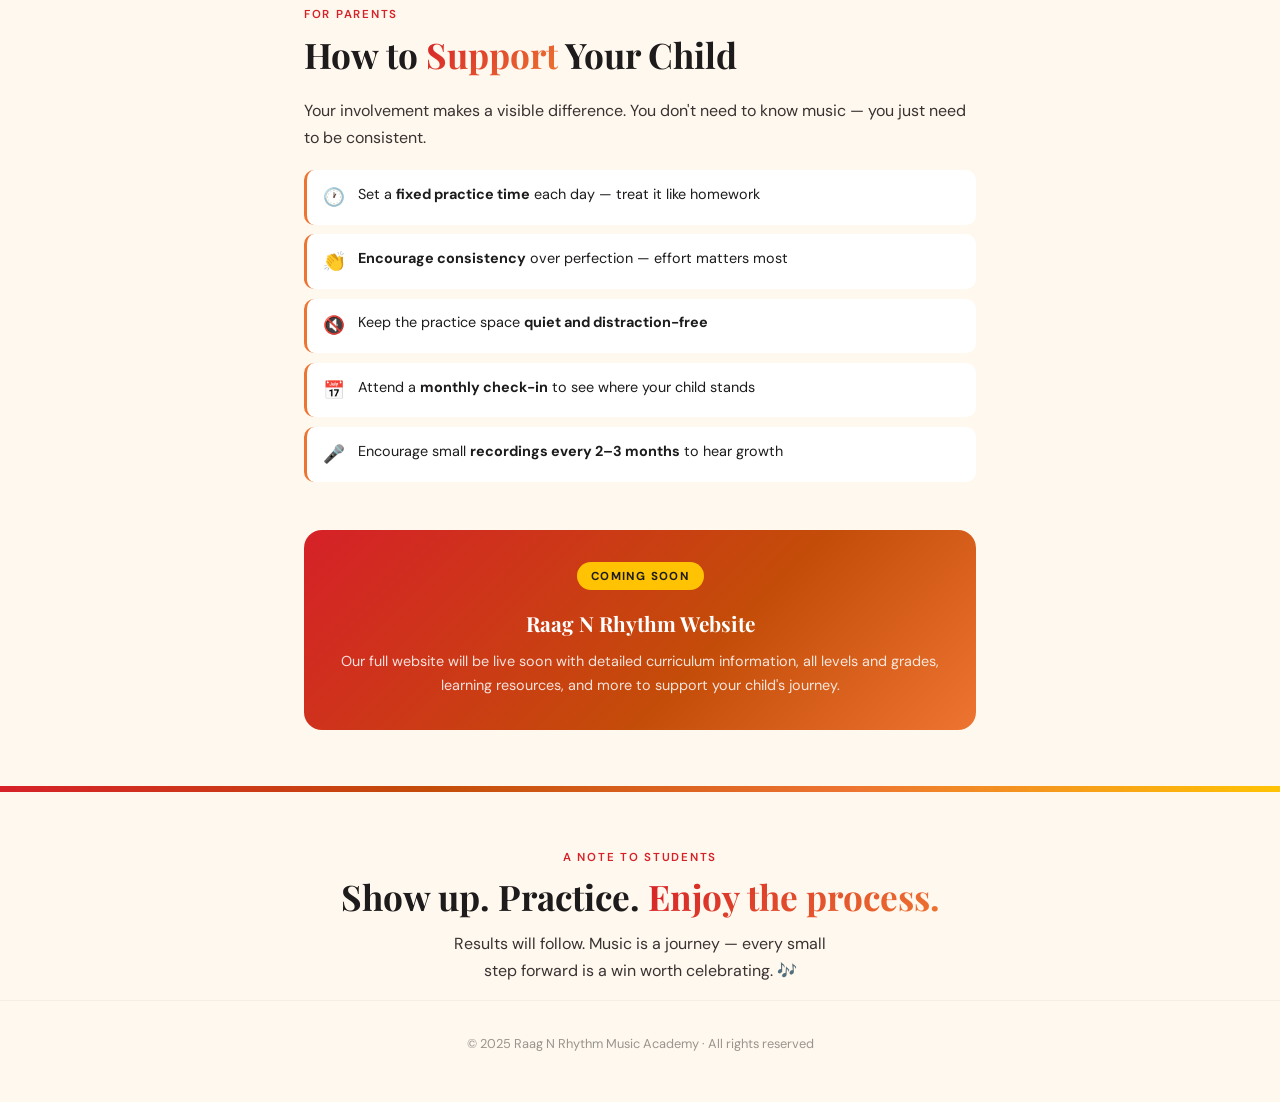
==== commit 6580dbc7: "Update resources with latest changes from guide material" ====
--- a/resource/index.html
+++ b/resource/index.html
@@ -108,6 +108,50 @@
     animation: fadeUp .9s .35s ease both;
   }
 
+  .hero-divider {
+    position: relative; z-index: 2;
+    width: min(280px, 70vw);
+    margin: 1.8rem auto 0;
+    display: flex; align-items: center; gap: .8rem;
+    animation: fadeUp .9s .42s ease both;
+  }
+  .hero-divider::before, .hero-divider::after {
+    content: '';
+    flex: 1; height: 1px;
+    background: linear-gradient(90deg, transparent, rgba(255,195,4,.35), transparent);
+  }
+  .hero-divider-dot {
+    width: 5px; height: 5px; border-radius: 50%;
+    background: var(--gold);
+    opacity: .6;
+    flex-shrink: 0;
+  }
+
+  .hero-credentials {
+    position: relative; z-index: 2;
+    margin-top: 1rem;
+    text-align: center;
+    animation: fadeUp .9s .48s ease both;
+  }
+  .hero-credentials .cred-name {
+    font-family: 'Playfair Display', serif;
+    font-size: clamp(.95rem, 3.5vw, 1.15rem);
+    color: var(--gold);
+    font-style: italic;
+    letter-spacing: .02em;
+    margin-bottom: .3rem;
+  }
+  .hero-credentials .cred-line {
+    font-size: clamp(.75rem, 2.8vw, .82rem);
+    color: rgba(255,248,238,.52);
+    letter-spacing: .04em;
+    line-height: 1.7;
+  }
+  .hero-credentials .cred-line strong {
+    color: rgba(255,248,238,.75);
+    font-weight: 500;
+  }
+
   .scroll-cue {
     position: relative; z-index: 2;
     margin-top: 3rem;
@@ -490,6 +534,16 @@
 
   <h1 class="hero-tagline">Welcome to Your <em>Carnatic Music</em> Journey</h1>
   <p class="hero-sub">A guide for students &amp; parents</p>
+
+  <div class="hero-divider"><span class="hero-divider-dot"></span></div>
+
+  <div class="hero-credentials">
+    <div class="cred-name">Ms. Aishwarya Unni</div>
+    <div class="cred-line">
+      <strong>10+ Years Experience</strong> &nbsp;·&nbsp; B.A. &amp; M.A. Music <strong>(Topper)</strong>, Delhi University<br>
+      Music Teacher · Basava Int. School, Dwarka
+    </div>
+  </div>
 
   <div class="scroll-cue">
     <p>Explore below</p>
@@ -631,6 +685,7 @@
           <div class="tag-cloud">
             <span class="tag">Geethams</span>
             <span class="tag">Swarajatis</span>
+            <span class="tag">Jatiswaras</span>
             <span class="tag">Gamakas (Ornamentation)</span>
           </div>
           <div class="outcomes-title">Outcomes</div>
@@ -657,6 +712,7 @@
         <div class="level-body-inner">
           <div class="tag-cloud">
             <span class="tag">Varnams</span>
+            <span class="tag">Jatiswaras</span>
             <span class="tag">Kritis</span>
             <span class="tag">Basic Improvisation</span>
           </div>
